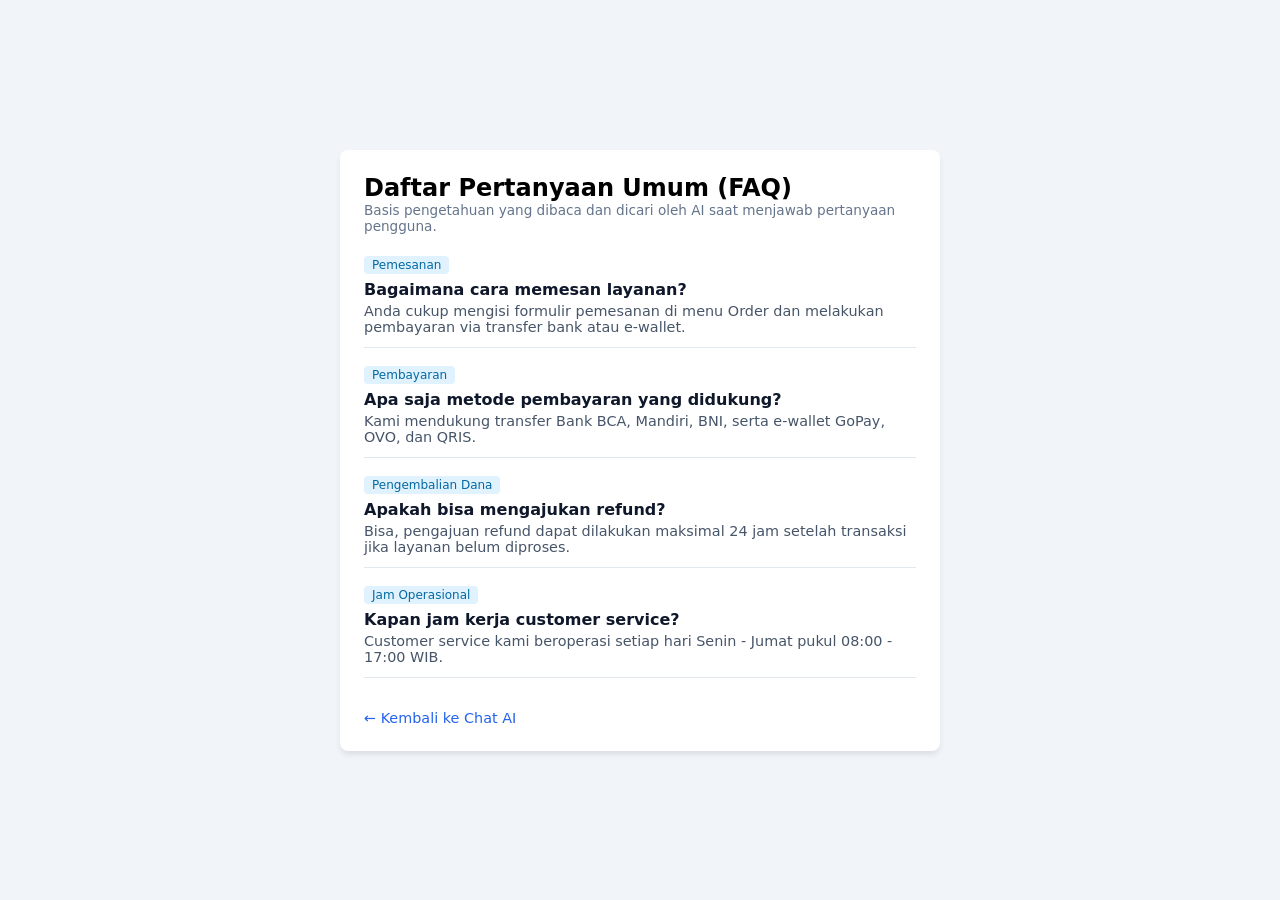
==== faq.html @ 33343606 "feat: add simple FAQ knowledge base and search integration" ====
<!DOCTYPE html>
<html lang="id">
<head>
  <meta charset="UTF-8">
  <meta name="viewport" content="width=device-width, initial-scale=1.0">
  <title>FAQ Knowledge Base</title>
  <link rel="stylesheet" href="src/css/style.css">
  <style>
    .faq-container {
      max-width: 600px;
      margin: 40px auto;
      padding: 24px;
      background: #ffffff;
      border-radius: 8px;
      box-shadow: 0 4px 6px -1px rgb(0 0 0 / 0.1);
    }
    .faq-item {
      margin-bottom: 16px;
      padding-bottom: 12px;
      border-bottom: 1px solid #e2e8f0;
    }
    .faq-item h3 {
      font-size: 1rem;
      color: #0f172a;
      margin-bottom: 4px;
    }
    .faq-item p {
      font-size: 0.9rem;
      color: #475569;
    }
    .badge {
      display: inline-block;
      font-size: 0.75rem;
      background: #e0f2fe;
      color: #0369a1;
      padding: 2px 8px;
      border-radius: 4px;
      margin-bottom: 6px;
    }
    .back-link {
      display: inline-block;
      margin-top: 16px;
      color: #2563eb;
      text-decoration: none;
      font-size: 0.9rem;
    }
  </style>
</head>
<body>
  <div class="faq-container">
    <h2>Daftar Pertanyaan Umum (FAQ)</h2>
    <p style="color: #64748b; font-size: 0.85rem; margin-bottom: 20px;">
      Basis pengetahuan yang dibaca dan dicari oleh AI saat menjawab pertanyaan pengguna.
    </p>

    <div id="faq-list"></div>

    <a href="index.html" class="back-link">&larr; Kembali ke Chat AI</a>
  </div>

  <script src="src/js/faq.js"></script>
  <script>
    const listEl = document.getElementById('faq-list');
    FAQ_DATA.forEach(item => {
      const div = document.createElement('div');
      div.className = 'faq-item';
      div.innerHTML = `
        <span class="badge">${item.kategori}</span>
        <h3>${item.tanya}</h3>
        <p>${item.jawab}</p>
      `;
      listEl.appendChild(div);
    });
  </script>
</body>
</html>
---- src/css/style.css ----
* {
  box-sizing: border-box;
  margin: 0;
  padding: 0;
  font-family: system-ui, sans-serif;
}

body {
  display: flex;
  justify-content: center;
  align-items: center;
  height: 100vh;
  background: #f1f5f9;
}

#chat-container {
  width: 100%;
  max-width: 480px;
  height: 90vh;
  background: #ffffff;
  display: flex;
  flex-direction: column;
  border-radius: 8px;
  box-shadow: 0 4px 6px -1px rgb(0 0 0 / 0.1);
  overflow: hidden;
}

#messages {
  flex: 1;
  padding: 16px;
  overflow-y: auto;
  display: flex;
  flex-direction: column;
  gap: 10px;
}

.msg {
  max-width: 80%;
  padding: 8px 12px;
  border-radius: 8px;
  font-size: 0.95rem;
  line-height: 1.4;
  white-space: pre-wrap;
  word-break: break-word;
}

.msg.user {
  align-self: flex-end;
  background: #2563eb;
  color: #ffffff;
}

.msg.bot {
  align-self: flex-start;
  background: #e2e8f0;
  color: #0f172a;
}

#chat-form {
  display: flex;
  border-top: 1px solid #e2e8f0;
  padding: 12px;
  gap: 8px;
}

#user-input {
  flex: 1;
  padding: 10px;
  border: 1px solid #cbd5e1;
  border-radius: 6px;
  outline: none;
}

button {
  padding: 10px 16px;
  background: #2563eb;
  color: #ffffff;
  border: none;
  border-radius: 6px;
  cursor: pointer;
}

button:hover {
  background: #1d4ed8;
}
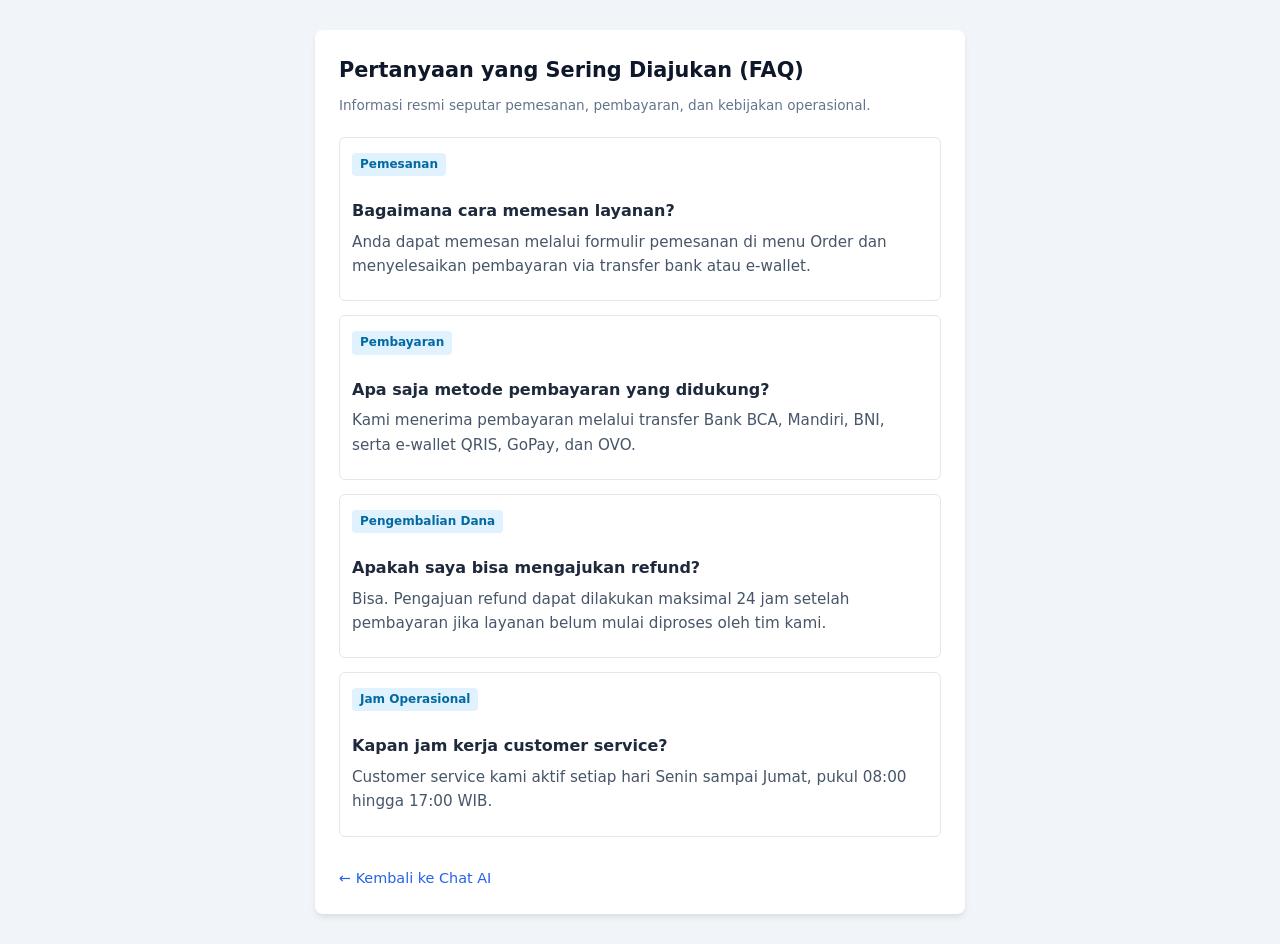
==== commit 914570a7: "feat: add about page, centralized styles, and static HTML context integration" ====
--- a/faq.html
+++ b/faq.html
@@ -3,74 +3,39 @@
 <head>
   <meta charset="UTF-8">
   <meta name="viewport" content="width=device-width, initial-scale=1.0">
-  <title>FAQ Knowledge Base</title>
+  <title>Frequently Asked Questions (FAQ)</title>
   <link rel="stylesheet" href="src/css/style.css">
-  <style>
-    .faq-container {
-      max-width: 600px;
-      margin: 40px auto;
-      padding: 24px;
-      background: #ffffff;
-      border-radius: 8px;
-      box-shadow: 0 4px 6px -1px rgb(0 0 0 / 0.1);
-    }
-    .faq-item {
-      margin-bottom: 16px;
-      padding-bottom: 12px;
-      border-bottom: 1px solid #e2e8f0;
-    }
-    .faq-item h3 {
-      font-size: 1rem;
-      color: #0f172a;
-      margin-bottom: 4px;
-    }
-    .faq-item p {
-      font-size: 0.9rem;
-      color: #475569;
-    }
-    .badge {
-      display: inline-block;
-      font-size: 0.75rem;
-      background: #e0f2fe;
-      color: #0369a1;
-      padding: 2px 8px;
-      border-radius: 4px;
-      margin-bottom: 6px;
-    }
-    .back-link {
-      display: inline-block;
-      margin-top: 16px;
-      color: #2563eb;
-      text-decoration: none;
-      font-size: 0.9rem;
-    }
-  </style>
 </head>
 <body>
-  <div class="faq-container">
-    <h2>Daftar Pertanyaan Umum (FAQ)</h2>
-    <p style="color: #64748b; font-size: 0.85rem; margin-bottom: 20px;">
-      Basis pengetahuan yang dibaca dan dicari oleh AI saat menjawab pertanyaan pengguna.
-    </p>
+  <div class="content-card">
+    <h2>Pertanyaan yang Sering Diajukan (FAQ)</h2>
+    <p class="subtitle">Informasi resmi seputar pemesanan, pembayaran, dan kebijakan operasional.</p>
 
-    <div id="faq-list"></div>
+    <div class="faq-item">
+      <span class="badge">Pemesanan</span>
+      <h3>Bagaimana cara memesan layanan?</h3>
+      <p>Anda dapat memesan melalui formulir pemesanan di menu Order dan menyelesaikan pembayaran via transfer bank atau e-wallet.</p>
+    </div>
+
+    <div class="faq-item">
+      <span class="badge">Pembayaran</span>
+      <h3>Apa saja metode pembayaran yang didukung?</h3>
+      <p>Kami menerima pembayaran melalui transfer Bank BCA, Mandiri, BNI, serta e-wallet QRIS, GoPay, dan OVO.</p>
+    </div>
+
+    <div class="faq-item">
+      <span class="badge">Pengembalian Dana</span>
+      <h3>Apakah saya bisa mengajukan refund?</h3>
+      <p>Bisa. Pengajuan refund dapat dilakukan maksimal 24 jam setelah pembayaran jika layanan belum mulai diproses oleh tim kami.</p>
+    </div>
+
+    <div class="faq-item">
+      <span class="badge">Jam Operasional</span>
+      <h3>Kapan jam kerja customer service?</h3>
+      <p>Customer service kami aktif setiap hari Senin sampai Jumat, pukul 08:00 hingga 17:00 WIB.</p>
+    </div>
 
     <a href="index.html" class="back-link">&larr; Kembali ke Chat AI</a>
   </div>
-
-  <script src="src/js/faq.js"></script>
-  <script>
-    const listEl = document.getElementById('faq-list');
-    FAQ_DATA.forEach(item => {
-      const div = document.createElement('div');
-      div.className = 'faq-item';
-      div.innerHTML = `
-        <span class="badge">${item.kategori}</span>
-        <h3>${item.tanya}</h3>
-        <p>${item.jawab}</p>
-      `;
-      listEl.appendChild(div);
-    });
-  </script>
 </body>
 </html>
--- a/src/css/style.css
+++ b/src/css/style.css
@@ -9,10 +9,14 @@
   display: flex;
   justify-content: center;
   align-items: center;
-  height: 100vh;
+  min-height: 100vh;
   background: #f1f5f9;
+  color: #0f172a;
 }
 
+/* ==========================================
+   1. CHAT CONTAINER (index.html)
+   ========================================== */
 #chat-container {
   width: 100%;
   max-width: 480px;
@@ -83,3 +87,79 @@
 button:hover {
   background: #1d4ed8;
 }
+
+/* ==========================================
+   2. CONTENT PAGES (faq.html & about.html)
+   ========================================== */
+.content-card {
+  width: 100%;
+  max-width: 650px;
+  margin: 30px 16px;
+  padding: 24px;
+  background: #ffffff;
+  border-radius: 8px;
+  box-shadow: 0 4px 6px -1px rgb(0 0 0 / 0.1);
+  line-height: 1.6;
+}
+
+.content-card h2 {
+  font-size: 1.3rem;
+  margin-bottom: 8px;
+  color: #0f172a;
+}
+
+.content-card .subtitle {
+  color: #64748b;
+  font-size: 0.85rem;
+  margin-bottom: 20px;
+}
+
+.content-card h3 {
+  font-size: 1rem;
+  color: #1e293b;
+  margin-top: 16px;
+  margin-bottom: 6px;
+}
+
+.content-card p {
+  font-size: 0.95rem;
+  color: #475569;
+  margin-bottom: 10px;
+}
+
+.content-card ul {
+  margin-left: 20px;
+  margin-bottom: 16px;
+  color: #475569;
+  font-size: 0.95rem;
+}
+
+.faq-item {
+  margin-bottom: 14px;
+  padding: 12px;
+  border: 1px solid #e2e8f0;
+  border-radius: 6px;
+}
+
+.badge {
+  display: inline-block;
+  font-size: 0.75rem;
+  background: #e0f2fe;
+  color: #0369a1;
+  padding: 2px 8px;
+  border-radius: 4px;
+  margin-bottom: 6px;
+  font-weight: 600;
+}
+
+.back-link {
+  display: inline-block;
+  margin-top: 16px;
+  color: #2563eb;
+  text-decoration: none;
+  font-size: 0.9rem;
+}
+
+.back-link:hover {
+  text-decoration: underline;
+}
